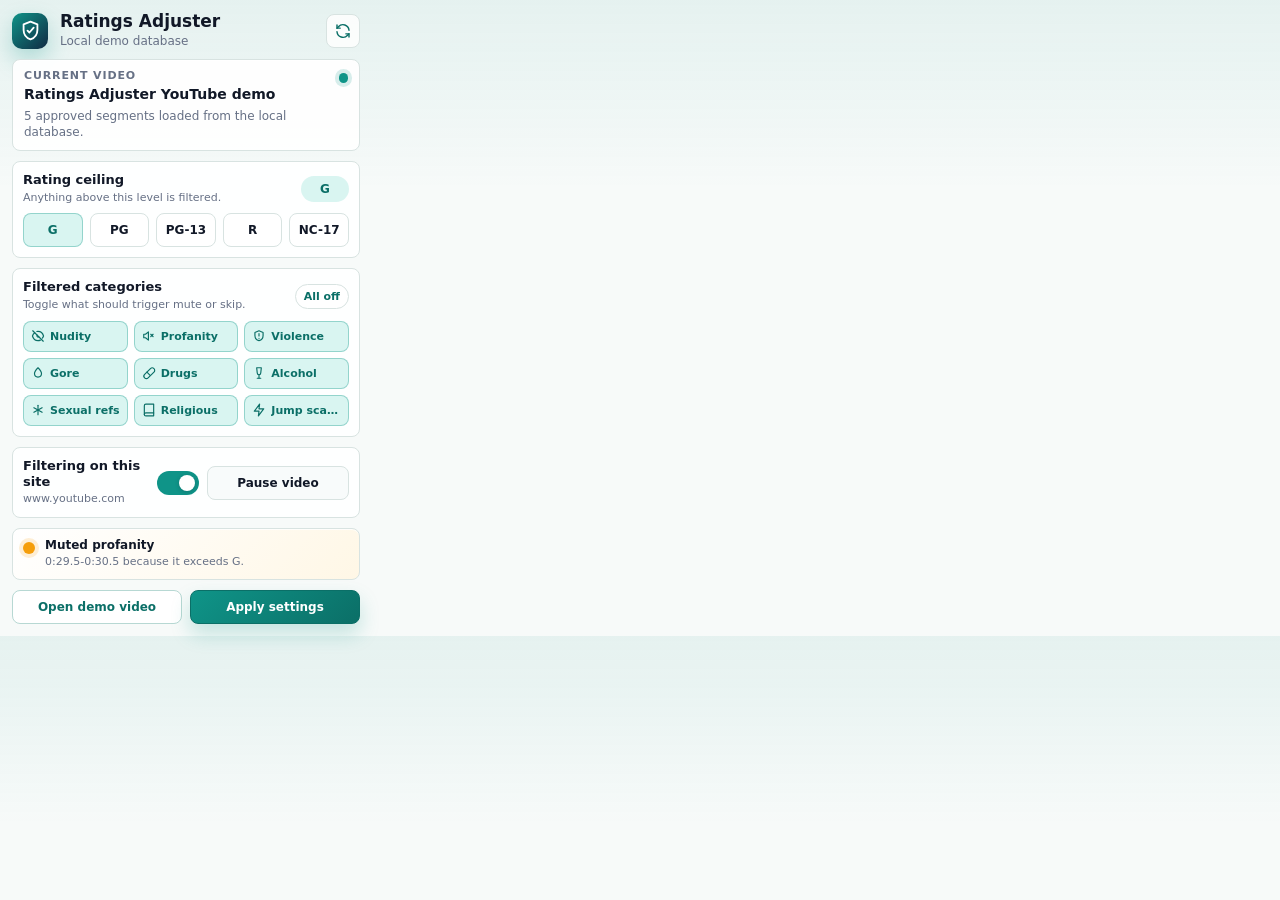
==== popup.html @ 9c792fe8 "Build Ratings Adjuster MVP extension" ====
<!doctype html>
<html lang="en">
  <head>
    <meta charset="utf-8">
    <meta name="viewport" content="width=device-width, initial-scale=1">
    <title>Ratings Adjuster</title>
    <link rel="stylesheet" href="popup.css">
  </head>
  <body>
    <main class="popup-shell">
      <header class="app-header">
        <div class="brand-mark" aria-hidden="true">
          <svg viewBox="0 0 24 24" role="img">
            <path d="M12 2.8 19.2 5.6v5.8c0 4.4-2.8 8.2-7.2 9.8-4.4-1.6-7.2-5.4-7.2-9.8V5.6L12 2.8Z"></path>
            <path d="m8.9 12.1 2 2 4.4-5"></path>
          </svg>
        </div>
        <div>
          <h1>Ratings Adjuster</h1>
          <p id="syncLabel">Local demo database</p>
        </div>
        <button class="icon-button" id="refreshButton" type="button" title="Refresh current tab">
          <svg viewBox="0 0 24 24" aria-hidden="true">
            <path d="M20 11a8.1 8.1 0 0 0-14.1-4.7L4 8.2"></path>
            <path d="M4 4v4.2h4.2"></path>
            <path d="M4 13a8.1 8.1 0 0 0 14.1 4.7L20 15.8"></path>
            <path d="M20 20v-4.2h-4.2"></path>
          </svg>
        </button>
      </header>

      <section class="status-panel" aria-live="polite">
        <div>
          <p class="eyebrow">Current video</p>
          <h2 id="videoTitle">Looking for a video player</h2>
          <p id="videoMeta">Open the demo YouTube video to start filtering.</p>
        </div>
        <div class="status-dot" id="statusDot" aria-hidden="true"></div>
      </section>

      <section class="control-section">
        <div class="section-row">
          <div>
            <h3>Rating ceiling</h3>
            <p>Anything above this level is filtered.</p>
          </div>
          <strong id="selectedRatingLabel">G</strong>
        </div>
        <div class="rating-grid" id="ratingGrid" role="radiogroup" aria-label="Rating ceiling"></div>
      </section>

      <section class="control-section">
        <div class="section-row">
          <div>
            <h3>Filtered categories</h3>
            <p>Toggle what should trigger mute or skip.</p>
          </div>
          <button class="text-button" id="allCategoriesButton" type="button">All on</button>
        </div>
        <div class="category-grid" id="categoryGrid"></div>
      </section>

      <section class="switch-panel">
        <label class="switch-row">
          <span>
            <strong>Filtering on this site</strong>
            <small id="siteLabel">Current website</small>
          </span>
          <input id="siteEnabledToggle" type="checkbox" checked>
        </label>
        <button class="pause-button" id="pauseVideoButton" type="button">Pause for this video</button>
      </section>

      <section class="last-action" id="lastActionPanel">
        <div class="pulse-icon" aria-hidden="true"></div>
        <div>
          <strong id="lastActionTitle">Ready for demo</strong>
          <p id="lastActionText">Seek to 0:29.5, 0:18, or 0:34 in the sample video.</p>
        </div>
      </section>

      <footer class="footer-actions">
        <button class="secondary-button" id="openDemoButton" type="button">Open demo video</button>
        <button class="primary-button" id="applyButton" type="button">Apply settings</button>
      </footer>
    </main>
    <script src="popup.js"></script>
  </body>
</html>
---- popup.css ----
:root {
  color-scheme: light;
  --bg: #f7faf9;
  --surface: #ffffff;
  --surface-strong: #f0fdfa;
  --ink: #111827;
  --muted: #667085;
  --subtle: #98a2b3;
  --border: #d8e3e1;
  --border-strong: #b7d8d3;
  --teal: #0f9488;
  --teal-dark: #0b6f67;
  --teal-soft: #d9f5f1;
  --amber: #f59e0b;
  --amber-soft: #fff7e6;
  --danger: #e5484d;
  --shadow: 0 18px 48px rgba(17, 24, 39, 0.14);
  --radius: 8px;
  font-family: Inter, ui-sans-serif, system-ui, -apple-system, BlinkMacSystemFont, "Segoe UI", sans-serif;
}

* {
  box-sizing: border-box;
}

body {
  width: 372px;
  margin: 0;
  color: var(--ink);
  background:
    linear-gradient(180deg, rgba(15, 148, 136, 0.08), rgba(15, 148, 136, 0) 190px),
    var(--bg);
}

button,
input {
  font: inherit;
}

button {
  cursor: pointer;
}

.popup-shell {
  display: flex;
  flex-direction: column;
  gap: 10px;
  padding: 12px;
}

.app-header,
.section-row,
.switch-row,
.footer-actions {
  display: flex;
  align-items: center;
}

.app-header {
  gap: 12px;
}

.brand-mark {
  display: grid;
  width: 36px;
  height: 36px;
  place-items: center;
  color: #ffffff;
  border-radius: 10px;
  background: linear-gradient(135deg, var(--teal), #102a43);
  box-shadow: 0 10px 22px rgba(15, 148, 136, 0.28);
}

.brand-mark svg {
  width: 23px;
  height: 23px;
  fill: none;
  stroke: currentColor;
  stroke-linecap: round;
  stroke-linejoin: round;
  stroke-width: 1.9;
}

h1,
h2,
h3,
p {
  margin: 0;
}

h1 {
  font-size: 17px;
  line-height: 1.15;
  letter-spacing: 0;
}

.app-header p,
.section-row p,
.switch-row small,
.status-panel p,
.last-action p {
  color: var(--muted);
}

.app-header p {
  margin-top: 2px;
  font-size: 12px;
  line-height: 1.3;
}

.icon-button {
  display: grid;
  width: 34px;
  height: 34px;
  margin-left: auto;
  place-items: center;
  color: var(--teal-dark);
  border: 1px solid var(--border);
  border-radius: var(--radius);
  background: rgba(255, 255, 255, 0.82);
}

.icon-button:hover {
  border-color: var(--border-strong);
  background: var(--surface);
}

.icon-button svg {
  width: 18px;
  height: 18px;
  fill: none;
  stroke: currentColor;
  stroke-linecap: round;
  stroke-linejoin: round;
  stroke-width: 1.9;
}

.status-panel,
.control-section,
.switch-panel,
.last-action {
  border: 1px solid var(--border);
  border-radius: var(--radius);
  background: rgba(255, 255, 255, 0.94);
  box-shadow: 0 1px 0 rgba(255, 255, 255, 0.8) inset;
}

.status-panel {
  display: flex;
  align-items: flex-start;
  gap: 12px;
  padding: 10px 11px;
}

.eyebrow {
  margin-bottom: 5px;
  font-size: 11px;
  font-weight: 750;
  line-height: 1;
  letter-spacing: 0.08em;
  text-transform: uppercase;
}

.status-panel h2 {
  max-width: 270px;
  overflow: hidden;
  font-size: 14px;
  line-height: 1.25;
  text-overflow: ellipsis;
  white-space: nowrap;
}

.status-panel p:last-child {
  margin-top: 4px;
  font-size: 12px;
  line-height: 1.35;
}

.status-dot {
  width: 10px;
  height: 10px;
  margin-top: 3px;
  margin-left: auto;
  border-radius: 999px;
  background: var(--subtle);
  box-shadow: 0 0 0 4px rgba(152, 162, 179, 0.15);
}

.status-dot.ready {
  background: var(--teal);
  box-shadow: 0 0 0 4px rgba(15, 148, 136, 0.16);
}

.status-dot.warning {
  background: var(--amber);
  box-shadow: 0 0 0 4px rgba(245, 158, 11, 0.18);
}

.control-section {
  padding: 10px;
}

.section-row {
  justify-content: space-between;
  gap: 10px;
  margin-bottom: 8px;
}

.section-row h3 {
  font-size: 13px;
  line-height: 1.2;
}

.section-row p {
  margin-top: 3px;
  font-size: 11px;
  line-height: 1.35;
}

#selectedRatingLabel {
  min-width: 48px;
  padding: 6px 8px;
  color: var(--teal-dark);
  text-align: center;
  border-radius: 999px;
  background: var(--teal-soft);
  font-size: 12px;
}

.rating-grid {
  display: grid;
  grid-template-columns: repeat(5, 1fr);
  gap: 7px;
}

.rating-option,
.category-option {
  border: 1px solid var(--border);
  background: var(--surface);
  color: var(--ink);
  transition: border-color 150ms ease, background 150ms ease, color 150ms ease, transform 150ms ease;
}

.rating-option {
  min-width: 0;
  height: 34px;
  border-radius: var(--radius);
  font-size: 12px;
  font-weight: 760;
}

.rating-option:hover,
.category-option:hover {
  border-color: var(--border-strong);
  transform: translateY(-1px);
}

.rating-option.active,
.category-option.active {
  color: var(--teal-dark);
  border-color: rgba(15, 148, 136, 0.35);
  background: var(--teal-soft);
}

.text-button {
  flex: 0 0 auto;
  padding: 5px 8px;
  color: var(--teal-dark);
  border: 1px solid var(--border);
  border-radius: 999px;
  background: var(--surface);
  font-size: 11px;
  font-weight: 750;
}

.category-grid {
  display: grid;
  grid-template-columns: repeat(3, minmax(0, 1fr));
  gap: 6px;
}

.category-option {
  display: flex;
  align-items: center;
  gap: 5px;
  min-height: 31px;
  padding: 6px 7px;
  border-radius: var(--radius);
  font-size: 11px;
  font-weight: 650;
  text-align: left;
}

.category-option svg {
  flex: 0 0 auto;
  width: 14px;
  height: 14px;
  fill: none;
  stroke: currentColor;
  stroke-linecap: round;
  stroke-linejoin: round;
  stroke-width: 2;
}

.category-option span {
  min-width: 0;
  overflow: hidden;
  text-overflow: ellipsis;
  white-space: nowrap;
}

.switch-panel {
  display: flex;
  align-items: center;
  gap: 8px;
  padding: 10px;
}

.switch-row {
  flex: 1 1 auto;
  justify-content: space-between;
  gap: 12px;
  min-width: 0;
}

.switch-row strong {
  display: block;
  font-size: 13px;
  line-height: 1.25;
}

.switch-row small {
  display: block;
  margin-top: 2px;
  font-size: 11px;
  line-height: 1.35;
}

.switch-row input {
  appearance: none;
  position: relative;
  flex: 0 0 auto;
  width: 42px;
  height: 24px;
  margin: 0;
  border: 1px solid var(--border);
  border-radius: 999px;
  background: #e5e7eb;
  transition: background 150ms ease, border-color 150ms ease;
}

.switch-row input::after {
  content: "";
  position: absolute;
  top: 3px;
  left: 3px;
  width: 16px;
  height: 16px;
  border-radius: 999px;
  background: #ffffff;
  box-shadow: 0 1px 4px rgba(17, 24, 39, 0.22);
  transition: transform 150ms ease;
}

.switch-row input:checked {
  border-color: rgba(15, 148, 136, 0.4);
  background: var(--teal);
}

.switch-row input:checked::after {
  transform: translateX(18px);
}

.pause-button,
.secondary-button,
.primary-button {
  height: 34px;
  border-radius: var(--radius);
  font-size: 12px;
  font-weight: 760;
}

.pause-button {
  flex: 0 0 142px;
  color: var(--ink);
  border: 1px solid var(--border);
  background: #f8fbfb;
}

.pause-button.active {
  color: #9a3412;
  border-color: rgba(245, 158, 11, 0.36);
  background: var(--amber-soft);
}

.last-action {
  display: flex;
  gap: 10px;
  padding: 9px 10px;
  background: linear-gradient(135deg, #ffffff 0%, var(--amber-soft) 100%);
}

.pulse-icon {
  flex: 0 0 auto;
  width: 12px;
  height: 12px;
  margin-top: 4px;
  border-radius: 999px;
  background: var(--amber);
  box-shadow: 0 0 0 4px rgba(245, 158, 11, 0.16);
}

.last-action strong {
  display: block;
  font-size: 12px;
  line-height: 1.25;
}

.last-action p {
  margin-top: 2px;
  font-size: 11px;
  line-height: 1.35;
}

.footer-actions {
  gap: 8px;
}

.secondary-button,
.primary-button {
  flex: 1;
}

.secondary-button {
  color: var(--teal-dark);
  border: 1px solid var(--border-strong);
  background: var(--surface);
}

.primary-button {
  color: #ffffff;
  border: 1px solid var(--teal-dark);
  background: linear-gradient(135deg, var(--teal), var(--teal-dark));
  box-shadow: 0 10px 20px rgba(15, 148, 136, 0.22);
}

.is-disabled {
  opacity: 0.55;
  pointer-events: none;
}

@media (prefers-reduced-motion: reduce) {
  *,
  *::before,
  *::after {
    transition: none !important;
  }
}
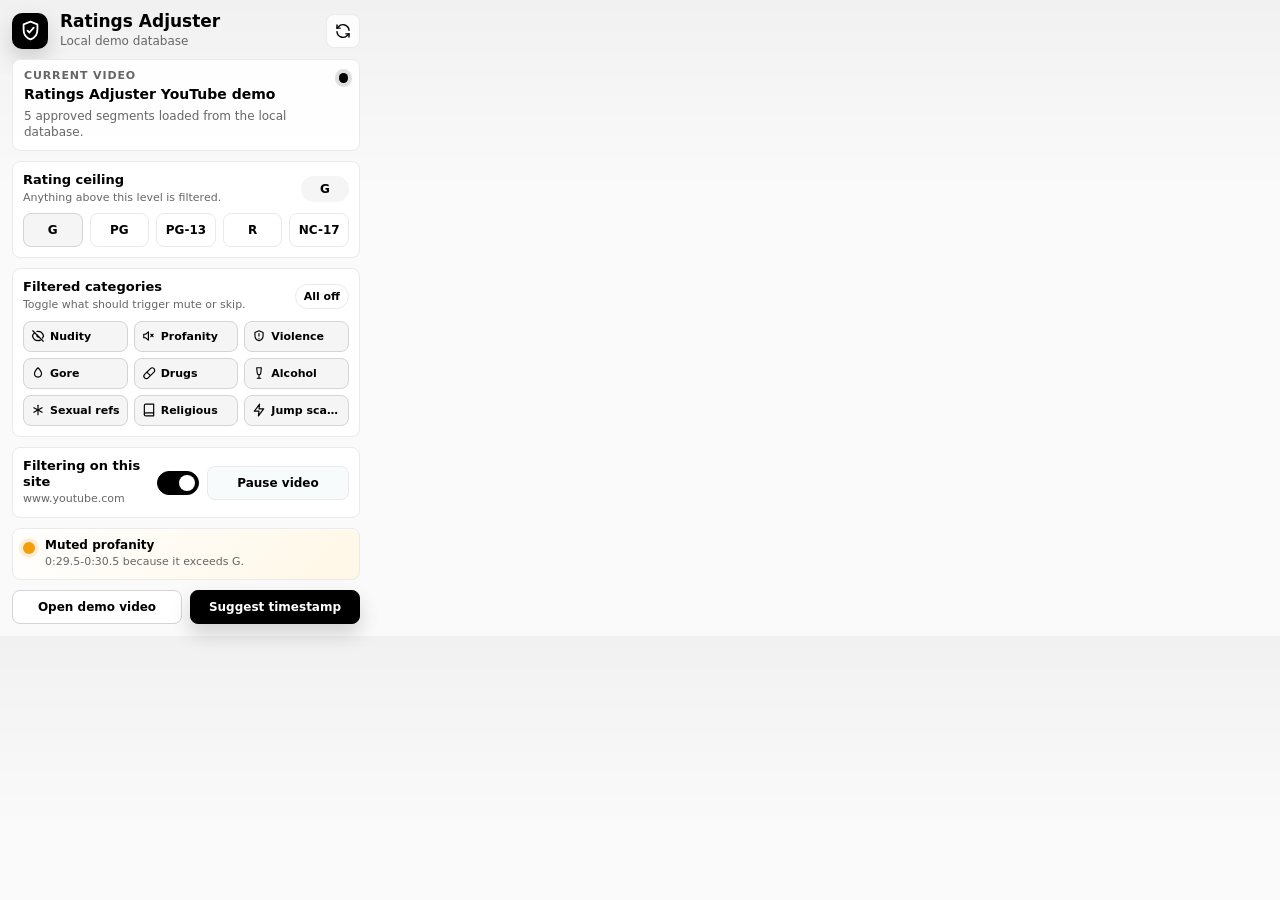
==== commit 1a533154: "Prepare hackathon demo materials" ====
--- a/popup.html
+++ b/popup.html
@@ -81,9 +81,66 @@
 
       <footer class="footer-actions">
         <button class="secondary-button" id="openDemoButton" type="button">Open demo video</button>
-        <button class="primary-button" id="applyButton" type="button">Apply settings</button>
+        <button class="primary-button" id="suggestButton" type="button">Suggest timestamp</button>
       </footer>
     </main>
+
+    <dialog class="suggestion-dialog" id="suggestionDialog">
+      <form id="suggestionForm">
+        <header>
+          <div>
+            <h2>Suggest timestamp</h2>
+            <p>Saved locally as pending editor review.</p>
+          </div>
+          <button class="dialog-close" id="closeSuggestionButton" type="button" aria-label="Close suggestion form">
+            <svg viewBox="0 0 24 24" aria-hidden="true">
+              <path d="m6 6 12 12"></path>
+              <path d="m18 6-12 12"></path>
+            </svg>
+          </button>
+        </header>
+
+        <div class="form-grid">
+          <label>
+            <span>Start</span>
+            <input id="suggestStartInput" name="start" type="number" min="0" step="0.1" required>
+          </label>
+          <label>
+            <span>End</span>
+            <input id="suggestEndInput" name="end" type="number" min="0" step="0.1" required>
+          </label>
+        </div>
+
+        <label>
+          <span>Category</span>
+          <select id="suggestCategorySelect" name="category" required></select>
+        </label>
+
+        <div class="form-grid">
+          <label>
+            <span>Rating</span>
+            <select id="suggestRatingSelect" name="rating" required></select>
+          </label>
+          <label>
+            <span>Action</span>
+            <select id="suggestActionSelect" name="action" required>
+              <option value="mute">Mute</option>
+              <option value="skip">Skip</option>
+            </select>
+          </label>
+        </div>
+
+        <label>
+          <span>Note</span>
+          <textarea id="suggestNoteInput" name="note" rows="2" placeholder="Optional context for editors"></textarea>
+        </label>
+
+        <footer>
+          <button class="secondary-button" id="cancelSuggestionButton" type="button">Cancel</button>
+          <button class="primary-button" type="submit">Save pending</button>
+        </footer>
+      </form>
+    </dialog>
     <script src="popup.js"></script>
   </body>
 </html>
--- a/popup.css
+++ b/popup.css
@@ -1,20 +1,19 @@
 :root {
   color-scheme: light;
-  --bg: #f7faf9;
+  --bg: #fafafa;
   --surface: #ffffff;
-  --surface-strong: #f0fdfa;
-  --ink: #111827;
-  --muted: #667085;
-  --subtle: #98a2b3;
-  --border: #d8e3e1;
-  --border-strong: #b7d8d3;
-  --teal: #0f9488;
-  --teal-dark: #0b6f67;
-  --teal-soft: #d9f5f1;
+  --surface-strong: #f5f5f5;
+  --ink: #000000;
+  --muted: #666666;
+  --subtle: #8a8a8a;
+  --border: #eaeaea;
+  --border-strong: #d4d4d4;
+  --accent: #000000;
+  --accent-soft: #f5f5f5;
   --amber: #f59e0b;
   --amber-soft: #fff7e6;
   --danger: #e5484d;
-  --shadow: 0 18px 48px rgba(17, 24, 39, 0.14);
+  --shadow: 0 18px 48px rgba(0, 0, 0, 0.12);
   --radius: 8px;
   font-family: Inter, ui-sans-serif, system-ui, -apple-system, BlinkMacSystemFont, "Segoe UI", sans-serif;
 }
@@ -28,12 +27,14 @@
   margin: 0;
   color: var(--ink);
   background:
-    linear-gradient(180deg, rgba(15, 148, 136, 0.08), rgba(15, 148, 136, 0) 190px),
+    linear-gradient(180deg, rgba(0, 0, 0, 0.035), rgba(0, 0, 0, 0) 190px),
     var(--bg);
 }
 
 button,
-input {
+input,
+select,
+textarea {
   font: inherit;
 }
 
@@ -67,8 +68,8 @@
   place-items: center;
   color: #ffffff;
   border-radius: 10px;
-  background: linear-gradient(135deg, var(--teal), #102a43);
-  box-shadow: 0 10px 22px rgba(15, 148, 136, 0.28);
+  background: #000000;
+  box-shadow: 0 10px 22px rgba(0, 0, 0, 0.16);
 }
 
 .brand-mark svg {
@@ -114,7 +115,7 @@
   height: 34px;
   margin-left: auto;
   place-items: center;
-  color: var(--teal-dark);
+  color: var(--accent);
   border: 1px solid var(--border);
   border-radius: var(--radius);
   background: rgba(255, 255, 255, 0.82);
@@ -187,8 +188,8 @@
 }
 
 .status-dot.ready {
-  background: var(--teal);
-  box-shadow: 0 0 0 4px rgba(15, 148, 136, 0.16);
+  background: var(--accent);
+  box-shadow: 0 0 0 4px rgba(0, 0, 0, 0.12);
 }
 
 .status-dot.warning {
@@ -220,10 +221,10 @@
 #selectedRatingLabel {
   min-width: 48px;
   padding: 6px 8px;
-  color: var(--teal-dark);
+  color: var(--accent);
   text-align: center;
   border-radius: 999px;
-  background: var(--teal-soft);
+  background: var(--accent-soft);
   font-size: 12px;
 }
 
@@ -257,15 +258,15 @@
 
 .rating-option.active,
 .category-option.active {
-  color: var(--teal-dark);
-  border-color: rgba(15, 148, 136, 0.35);
-  background: var(--teal-soft);
+  color: var(--accent);
+  border-color: #d4d4d4;
+  background: var(--accent-soft);
 }
 
 .text-button {
   flex: 0 0 auto;
   padding: 5px 8px;
-  color: var(--teal-dark);
+  color: var(--accent);
   border: 1px solid var(--border);
   border-radius: 999px;
   background: var(--surface);
@@ -363,8 +364,8 @@
 }
 
 .switch-row input:checked {
-  border-color: rgba(15, 148, 136, 0.4);
-  background: var(--teal);
+  border-color: #000000;
+  background: var(--accent);
 }
 
 .switch-row input:checked::after {
@@ -432,21 +433,125 @@
 }
 
 .secondary-button {
-  color: var(--teal-dark);
+  color: var(--accent);
   border: 1px solid var(--border-strong);
   background: var(--surface);
 }
 
 .primary-button {
   color: #ffffff;
-  border: 1px solid var(--teal-dark);
-  background: linear-gradient(135deg, var(--teal), var(--teal-dark));
-  box-shadow: 0 10px 20px rgba(15, 148, 136, 0.22);
+  border: 1px solid #000000;
+  background: #000000;
+  box-shadow: 0 10px 20px rgba(0, 0, 0, 0.16);
 }
 
 .is-disabled {
   opacity: 0.55;
   pointer-events: none;
+}
+
+.suggestion-dialog {
+  width: 348px;
+  max-width: calc(100vw - 24px);
+  padding: 0;
+  color: var(--ink);
+  border: 1px solid var(--border);
+  border-radius: 12px;
+  background: var(--surface);
+  box-shadow: var(--shadow);
+}
+
+.suggestion-dialog::backdrop {
+  background: rgba(17, 24, 39, 0.32);
+  backdrop-filter: blur(2px);
+}
+
+.suggestion-dialog form {
+  display: grid;
+  gap: 10px;
+  padding: 14px;
+}
+
+.suggestion-dialog header,
+.suggestion-dialog footer {
+  display: flex;
+  align-items: center;
+  justify-content: space-between;
+  gap: 10px;
+}
+
+.suggestion-dialog h2 {
+  font-size: 16px;
+  line-height: 1.2;
+}
+
+.suggestion-dialog p {
+  margin-top: 3px;
+  color: var(--muted);
+  font-size: 12px;
+  line-height: 1.35;
+}
+
+.dialog-close {
+  display: grid;
+  flex: 0 0 auto;
+  width: 32px;
+  height: 32px;
+  place-items: center;
+  color: var(--muted);
+  border: 1px solid var(--border);
+  border-radius: var(--radius);
+  background: var(--surface);
+}
+
+.dialog-close svg {
+  width: 16px;
+  height: 16px;
+  fill: none;
+  stroke: currentColor;
+  stroke-linecap: round;
+  stroke-width: 2;
+}
+
+.form-grid {
+  display: grid;
+  grid-template-columns: 1fr 1fr;
+  gap: 8px;
+}
+
+.suggestion-dialog label {
+  display: grid;
+  gap: 5px;
+  color: var(--muted);
+  font-size: 11px;
+  font-weight: 750;
+}
+
+.suggestion-dialog input,
+.suggestion-dialog select,
+.suggestion-dialog textarea {
+  width: 100%;
+  min-height: 34px;
+  color: var(--ink);
+  border: 1px solid var(--border);
+  border-radius: var(--radius);
+  background: #fbfefd;
+  font-size: 12px;
+  font-weight: 650;
+}
+
+.suggestion-dialog input,
+.suggestion-dialog select {
+  padding: 0 9px;
+}
+
+.suggestion-dialog textarea {
+  resize: none;
+  padding: 8px 9px;
+}
+
+.suggestion-dialog footer {
+  margin-top: 2px;
 }
 
 @media (prefers-reduced-motion: reduce) {
